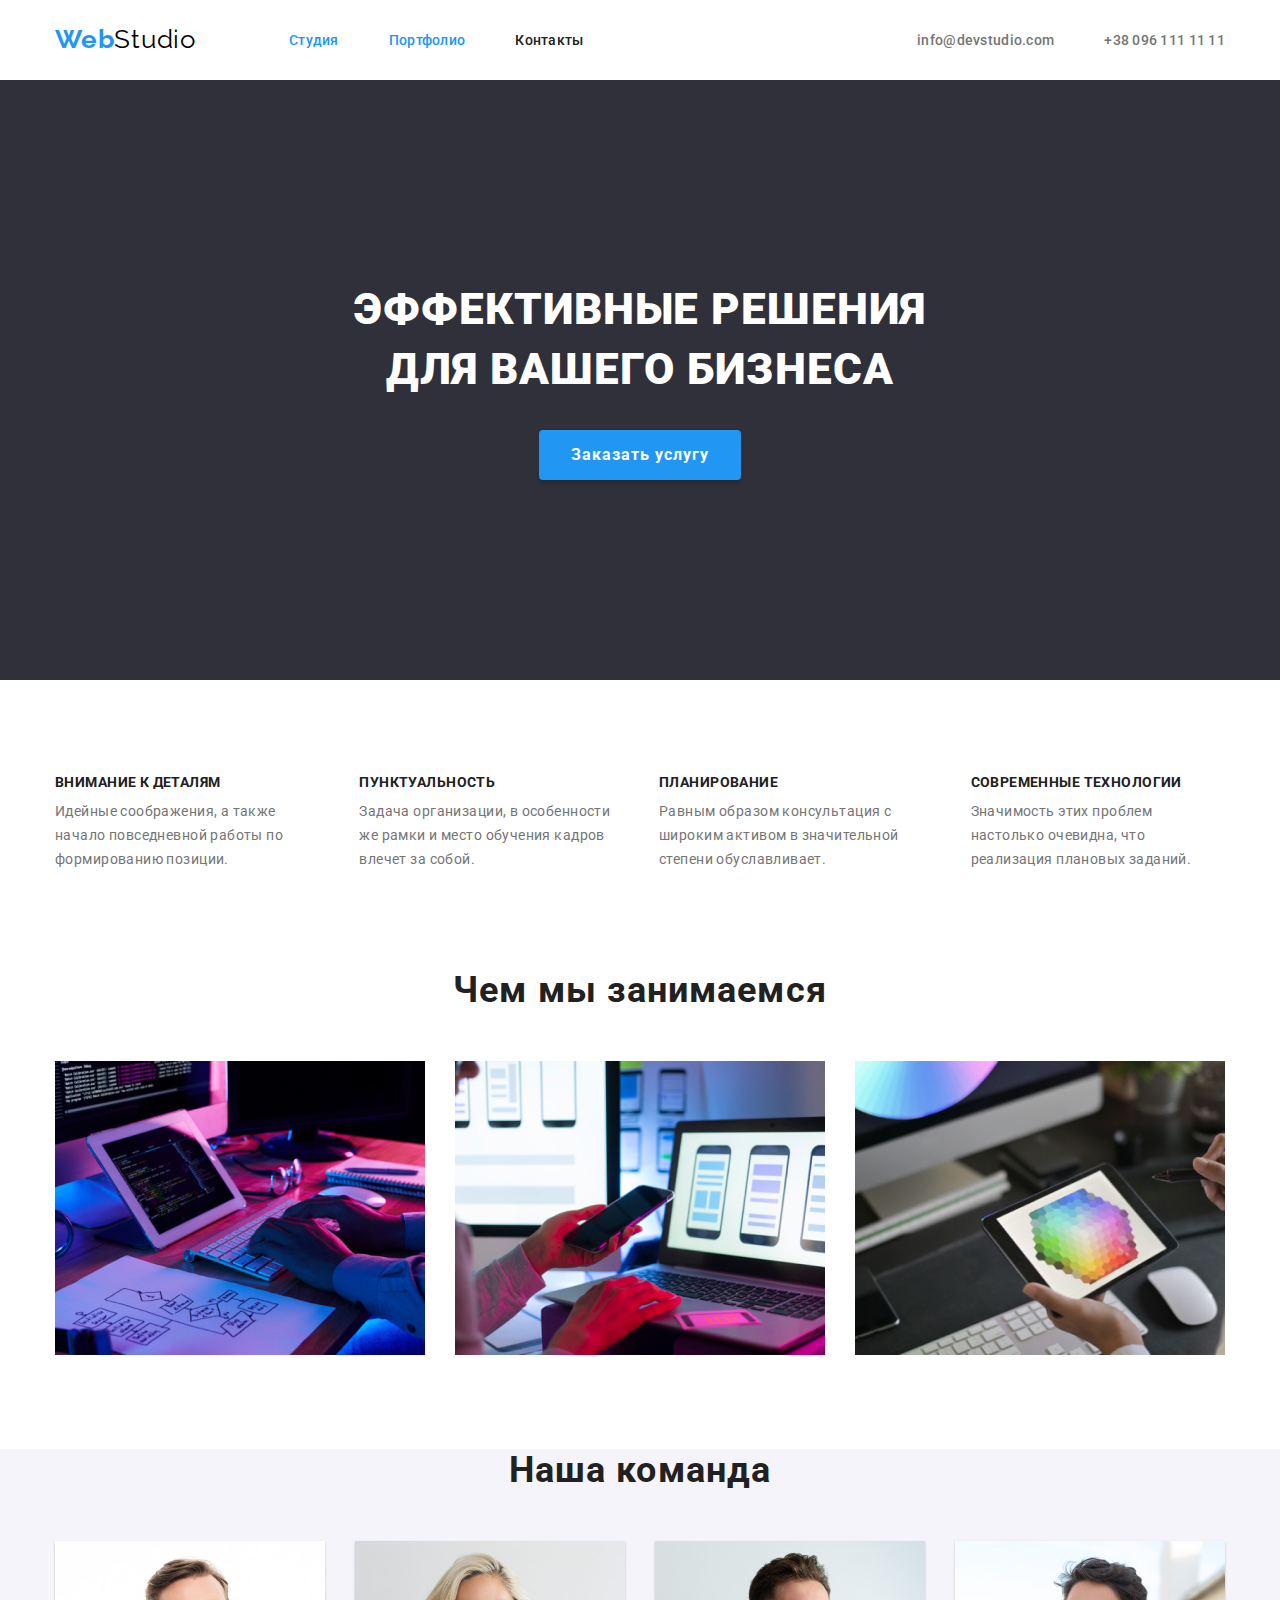
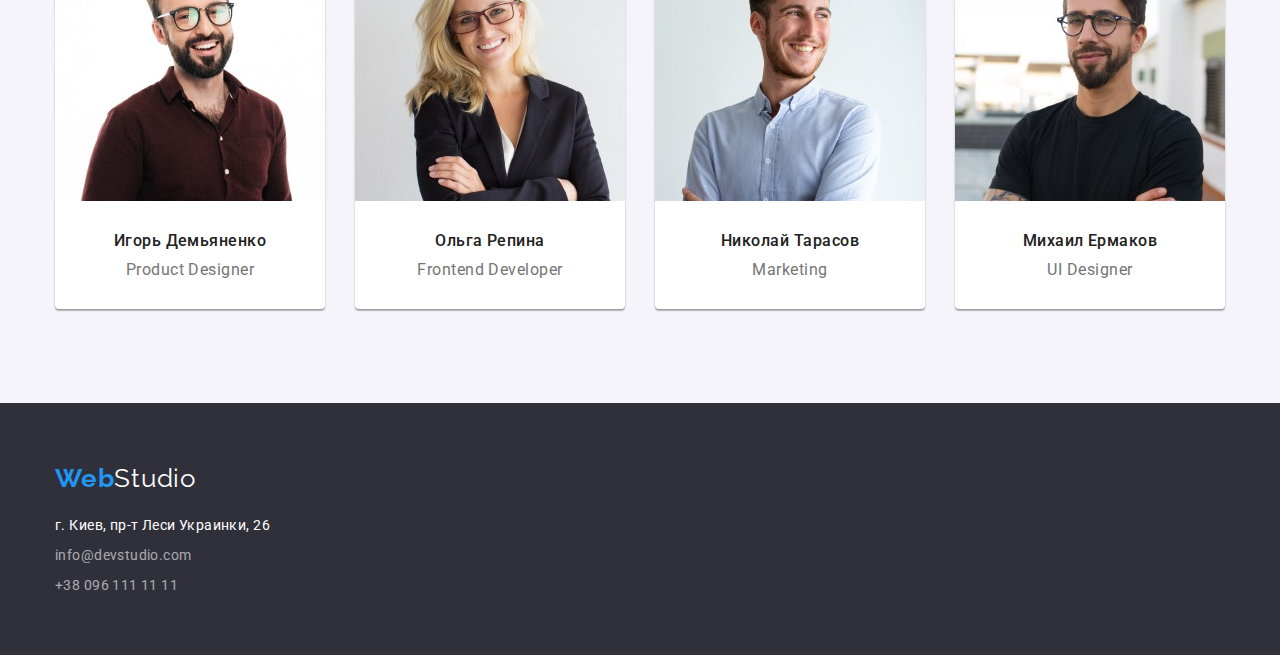
==== index.html @ e50560ff "hw-3" ====
<!DOCTYPE html>
<html lang="ru">
<head>
  <meta charset="UTF-8">
  <meta name="viewport" content="width=device-width, initial-scale=1.0">
  <title>Студия</title>
  <link rel="preconnect" href="https://fonts.gstatic.com">
  <link href="https://fonts.googleapis.com/css2?family=Raleway:wght@700&family=Roboto:wght@400;500;700;900&display=swap"
    rel="stylesheet">
  <link rel="stylesheet" href="./css/modern-normalize.css">
  <link rel="stylesheet" href="./css/styles.css">
</head>
<body>
  <!-- хедер -->
  <header>
    <div class="container header-div">
      <nav class="navigation">
        <a class="nav-logo" href="./index.html">
          <p class="logo">Web<span>Studio</span></p> 
        </a>
        <ul class="nav-list">
          <li class="item"><a class="nav-link current" href="./index.html">Студия</a></li>
          <li class="item"><a class="nav-link" href="./portfolio.html">Портфолио</a></li>
          <li class="item"><a class="nav-link" href="">Контакты</a></li>
        </ul>
      </nav>
      <address>
        <ul class="nav-contacts">
          <li class="item"><a class="nav-contact" href="mailto:info@devstudio.com">info@devstudio.com</a></li>
          <li class="item"><a class="nav-contact" href="tel:+380961111111">+38 096 111 11 11</a></li>
        </ul>
      </address>
    </div>
  </header>
    <!-- майн -->
  <main>
      
    <!-- 1я секция -->
    <section class="hero">
      <h1 class="hero-title">ЭФФЕКТИВНЫЕ РЕШЕНИЯ<br>ДЛЯ ВАШЕГО БИЗНЕСА</h1>
      <a class="hero-buttom" href="">Заказать услугу</a>
    </section>
      <!-- 2я секция -->

    <section class="advantages">
      <div class="container full-container">
        <!-- скрытый заголовок -->
        <h2 class="visually-hidden">Преимущества</h2>
        <ul class="advantages-list">
          <li class="item">
            <h3>ВНИМАНИЕ К ДЕТАЛЯМ</h3>
            <p>Идейные соображения, а также начало повседневной работы по формированию позиции.</p>
          </li>
          <li class="item">
            <h3>ПУНКТУАЛЬНОСТЬ</h3>
            <p>Задача организации, в особенности же рамки и место обучения кадров влечет за собой.</p>
          </li>
          <li class="item">
            <h3>ПЛАНИРОВАНИЕ</h3>
            <p>Равным образом консультация с широким активом в значительной степени обуславливает.</p>
          </li>
          <li class="item">
            <h3>СОВРЕМЕННЫЕ ТЕХНОЛОГИИ</h3>
            <p>Значимость этих проблем настолько очевидна, что реализация плановых заданий.</p>
          </li>
        </ul>
      </div>  
    </section>
    <!-- 3я сеция -->
    <section class="illustrations">
      <div class="container bottom-container"> 
        <h2 class="illustrations-title">Чем мы занимаемся</h2>
        <ul class="illustrations-list">
          <li class="item"><img src="./images/img1.jpg" alt="Программист крупным планом работает за столом в офисе" width="370"></li>
          <li class="item"><img src="./images/img2.jpg" alt="Веб-дизайнеры пользовательского интерфейса разрабатывают приложения для смартфонов, команда разработчиков работает над интерфейсом мобильных телефонов" width="370"></li>
          <li class="item"><img src="./images/img3.jpg" alt="Креативный художник веб-дизайна с рабочим графическим планшетом для выбора цвета" width="370"></li>
        </ul>
      </div>
    </section>
    <!-- 4я секция -->
    <section class="team">
      <div class="container bottom-container">
        <h2 class="team-title">Наша команда</h2>
        <ul class="team-list">
          <li class="item">
            <img src="./images/photo1.jpg" alt="Игорь Демьяненко" width="270">
            <h3 class="teammate">Игорь Демьяненко</h3>
            <p class="teammate-profession" lang="en">Product Designer</p>
          </li>
          <li class="item">
            <img src="./images/photo2.jpg" alt="Ольга Репина" width="270">
            <h3 class="teammate">Ольга Репина</h3>
            <p class="teammate-profession" lang="en">Frontend Developer</p>
          </li>
          <li class="item">
            <img src="./images/photo3.jpg" alt="Николай Тарасов" width="270">
            <h3 class="teammate">Николай Тарасов</h3>
            <p class="teammate-profession" lang="en">Marketing</p>
          </li>
          <li class="item">
            <img src="./images/photo4.jpg" alt="Михаил Ермаков" width="270">
            <h3 class="teammate">Михаил Ермаков</h3>
            <p class="teammate-profession" lang="en">UI Designer</p>
          </li>
        </ul>
      </div>
    </section>
  </main>
    <!-- футер -->
  <footer class="footer-section">
    <div class="container footer-container">
      <a class="footer-logo" href="./index.html">
        <p class="logo">Web<span>Studio</span></p>
      </a>
      <address>
        <p class="footer-address">г. Киев, пр-т Леси Украинки, 26</p>
        <ul class="footer-contacts">
          <li class="item"><a class="footer-contact" href="mailto:info@devstudio.com">info@devstudio.com</a></li>
          <li class="item"><a class="footer-contact" href="tel:+380961111111">+38 096 111 11 11</a></li>
        </ul>
      </address>
    </div>
  </footer>
</body>
</html>
---- css/styles.css ----
:root {
  --primary-bg-color: #ffffff;
  --secondary-bg-color: #2f303a;
  --tertiary-bg-color: #f5f4fa;
  --primary-text-color: #757575;
  --title-text-color: #212121;
  --accent-color: #2196f3;
  --footer-contacts-color: rgba(255, 255, 255, 0.6);
  --border-color: #ececec;
}

body {
  font-family: "Roboto", sans-serif;
  background-color: var(--primary-bg-color);
  color: var(--primary-text-color);
}

h2,
h3 {
  color: var(--title-text-color);
  font-style: normal;
}
a {
  text-decoration: none;
}

ul {
  list-style: none;
}

.container {
  width: 1200px;
  padding-left: 15px;
  padding-right: 15px;
  margin-left: auto;
  margin-right: auto;
}

.full-container {
  padding-top: 94px;
  padding-bottom: 94px;
}

.bottom-container {
  padding-bottom: 94px;
}

.footer-container {
  padding-top: 60px;
  padding-bottom: 60px;
}

/* Header */

.header-div {
  display: flex;
  align-items: center;
  justify-content: space-between;
}

.navigation {
  display: flex;
  align-items: center;
}
.nav-logo {
  display: block;
  margin-right: 93px;
  padding-top: 24px;
  padding-bottom: 25px;
}

.logo {
  color: #2196f3;
  font-family: "Raleway";
  font-weight: 700;
  font-size: 26px;
  line-height: 1.193;
  letter-spacing: 0.03em;
}
nav .logo span {
  /* font-family: Oleo Script; */
  color: #000000;
  font-weight: 400;
  /* line-height: 1.38; */
}

.nav-list {
  display: flex;
}

.nav-list > .item:not(:last-child) {
  margin-right: 50px;
}

.nav-link {
  display: block;
  padding-top: 32px;
  padding-bottom: 32px;
  color: var(--title-text-color);
  font-style: normal;
  font-weight: 500;
  font-size: 14px;
  line-height: 1.143;
  letter-spacing: 0.02em;
}

.nav-contacts {
  display: flex;
}

.nav-contacts > .item:not(:last-child) {
  margin-right: 50px;
}

.nav-contact {
  display: block;
  padding-top: 32px;
  padding-bottom: 32px;
  color: var(--primary-text-color);
  font-style: normal;
  font-weight: 500;
  font-size: 14px;
  line-height: 1.143;
  letter-spacing: 0.02em;
}

.nav-link:hover,
.nav-link:focus,
.nav-contact:hover,
.nav-contact:focus,
.nav-link:link,
.nav-link.current {
  color: var(--accent-color);
}

/* Studio main */
.hero {
  height: 600px;
  background-color: var(--secondary-bg-color);
  color: #ffffff;
  font-style: normal;
  text-align: center;
  letter-spacing: 0.06em;
}

.hero-title {
  padding-top: 200px;
  margin-bottom: 30px;
  font-weight: 900;
  font-size: 44px;
  line-height: 1.36;
  text-transform: uppercase;
}

.hero-buttom {
  display: inline-block;
  padding: 10px 32px;
  box-shadow: 0px 4px 4px rgba(0, 0, 0, 0.15);
  border-radius: 4px;
  background-color: var(--accent-color);
  color: #ffffff;
  font-weight: 700;
  font-size: 16px;
  line-height: 1.875;
  text-align: center;
}

/* Section-2 */

.advantages-list {
  display: flex;
}

.advantages-list > .item {
  width: calc((100%-60px) / 4);
}

.advantages-list li:not(:last-child) {
  margin-right: 30px;
}

.advantages h3 {
  margin-bottom: 10px;
  font-weight: 700;
  font-size: 14px;
  line-height: 1.143;
  letter-spacing: 0.03em;
  text-transform: uppercase;
}

.advantages p {
  height: 75px;
  font-weight: 400;
  font-size: 14px;
  line-height: 1.714;
  letter-spacing: 0.03em;
}

/* Section-3 */
.illustrations-title {
  margin-bottom: 50px;
  font-weight: 700;
  font-size: 36px;
  line-height: 1.17;
  text-align: center;
  letter-spacing: 0.03em;
}

.illustrations-list {
  display: flex;
}

.illustrations-list > .item + .item {
  margin-left: 30px;
}

/* Section-4 */
.team {
  background-color: var(--tertiary-bg-color);
}

.team-list {
  display: flex;
}

.team-list > .item {
  width: calc((100%-90px) / 4);
  background-color: var(--primary-bg-color);
  box-shadow: 0px 1px 3px rgba(0, 0, 0, 0.12), 0px 1px 1px rgba(0, 0, 0, 0.14),
    0px 2px 1px rgba(0, 0, 0, 0.2);
  border-radius: 0px 0px 4px 4px;
}

.team-list > .item:not(:last-child) {
  margin-right: 30px;
}

.team-title {
  margin-bottom: 50px;
  font-weight: 700;
  font-size: 36px;
  line-height: 1.17;
  text-align: center;
  letter-spacing: 0.03em;
}

.teammate {
  padding-top: 30px;
  margin-bottom: 10px;
  font-weight: 500;
  font-size: 16px;
  line-height: 1.1875;
  text-align: center;
  letter-spacing: 0.03em;
}

.teammate-profession {
  padding-bottom: 30px;
  font-weight: 400;
  font-size: 16px;
  line-height: 1.1875;
  text-align: center;
  letter-spacing: 0.03em;
}

/* Footer */

.footer-section {
  background: var(--secondary-bg-color);
  color: #ffffff;
}

.footer-logo {
  display: block;
  margin-bottom: 20px;
}

.footer-logo span {
  color: #ffffff;
  /* font-family: Oleo Script; */
  font-weight: 400;
  /* line-height: 1.38; */
}

.footer-address {
  height: 21px;
  margin-bottom: 9px;
  font-family: Roboto;
  font-style: normal;
  font-weight: 400;
  font-size: 14px;
  line-height: 1.714;
  letter-spacing: 0.03em;
}

.footer-contacts > .item:not(:last-child) {
  margin-bottom: 9px;
}

.footer-contacts > .item {
}

.footer-contact {
  display: block;
  height: 21px;
  font-style: normal;
  font-weight: 400;
  font-size: 14px;
  line-height: 1.71;
  letter-spacing: 0.03em;
  color: var(--footer-contacts-color);
}

/* Portfolio.html */
.projects {
  border-top: 1px solid var(--border-color);
}

.sorter-list {
  display: flex;
  justify-content: center;
  margin-bottom: 50px;
}

.sorter-list li:not(:last-child) {
  margin-right: 8px;
}

.sorter-button {
  padding: 6px 22px;
  background-color: var(--tertiary-bg-color);
  color: var(--title-text-color);
  font-family: Roboto;
  font-style: normal;
  font-weight: 500;
  font-size: 16px;
  line-height: 1.625;
  text-align: center;
  letter-spacing: 0.03em;
  border: 0;
  border-radius: 4px;
}

.sorter-button:hover,
.sorter-button:focus {
  background-color: var(--accent-color);
  color: #ffffff;
}

.items-list {
  display: flex;
  flex-wrap: wrap;
}

.items-link {
  /* display: block; */
  width: calc((100%-60px) / 3);
}
.items-list li {
  margin-right: 30px;
  margin-bottom: 30px;
}

.items-list li:nth-child(3n) {
  margin-right: 0px;
}

.items-list li:nth-last-child(-n + 3) {
  margin-bottom: 0px;
}

.items-content {
  padding: 20px 24px;
  background: var(--primary-bg-color);
  border: 1px solid #eeeeee;
  border-top: none;
}

.items-list h2 {
  margin-bottom: 4px;
  font-weight: 700;
  font-size: 18px;
  line-height: 2;
  letter-spacing: 0.06em;
}

.items-list p {
  font-weight: normal;
  font-size: 16px;
  line-height: 1.87;
  letter-spacing: 0.03em;
  color: var(--primary-text-color);
}
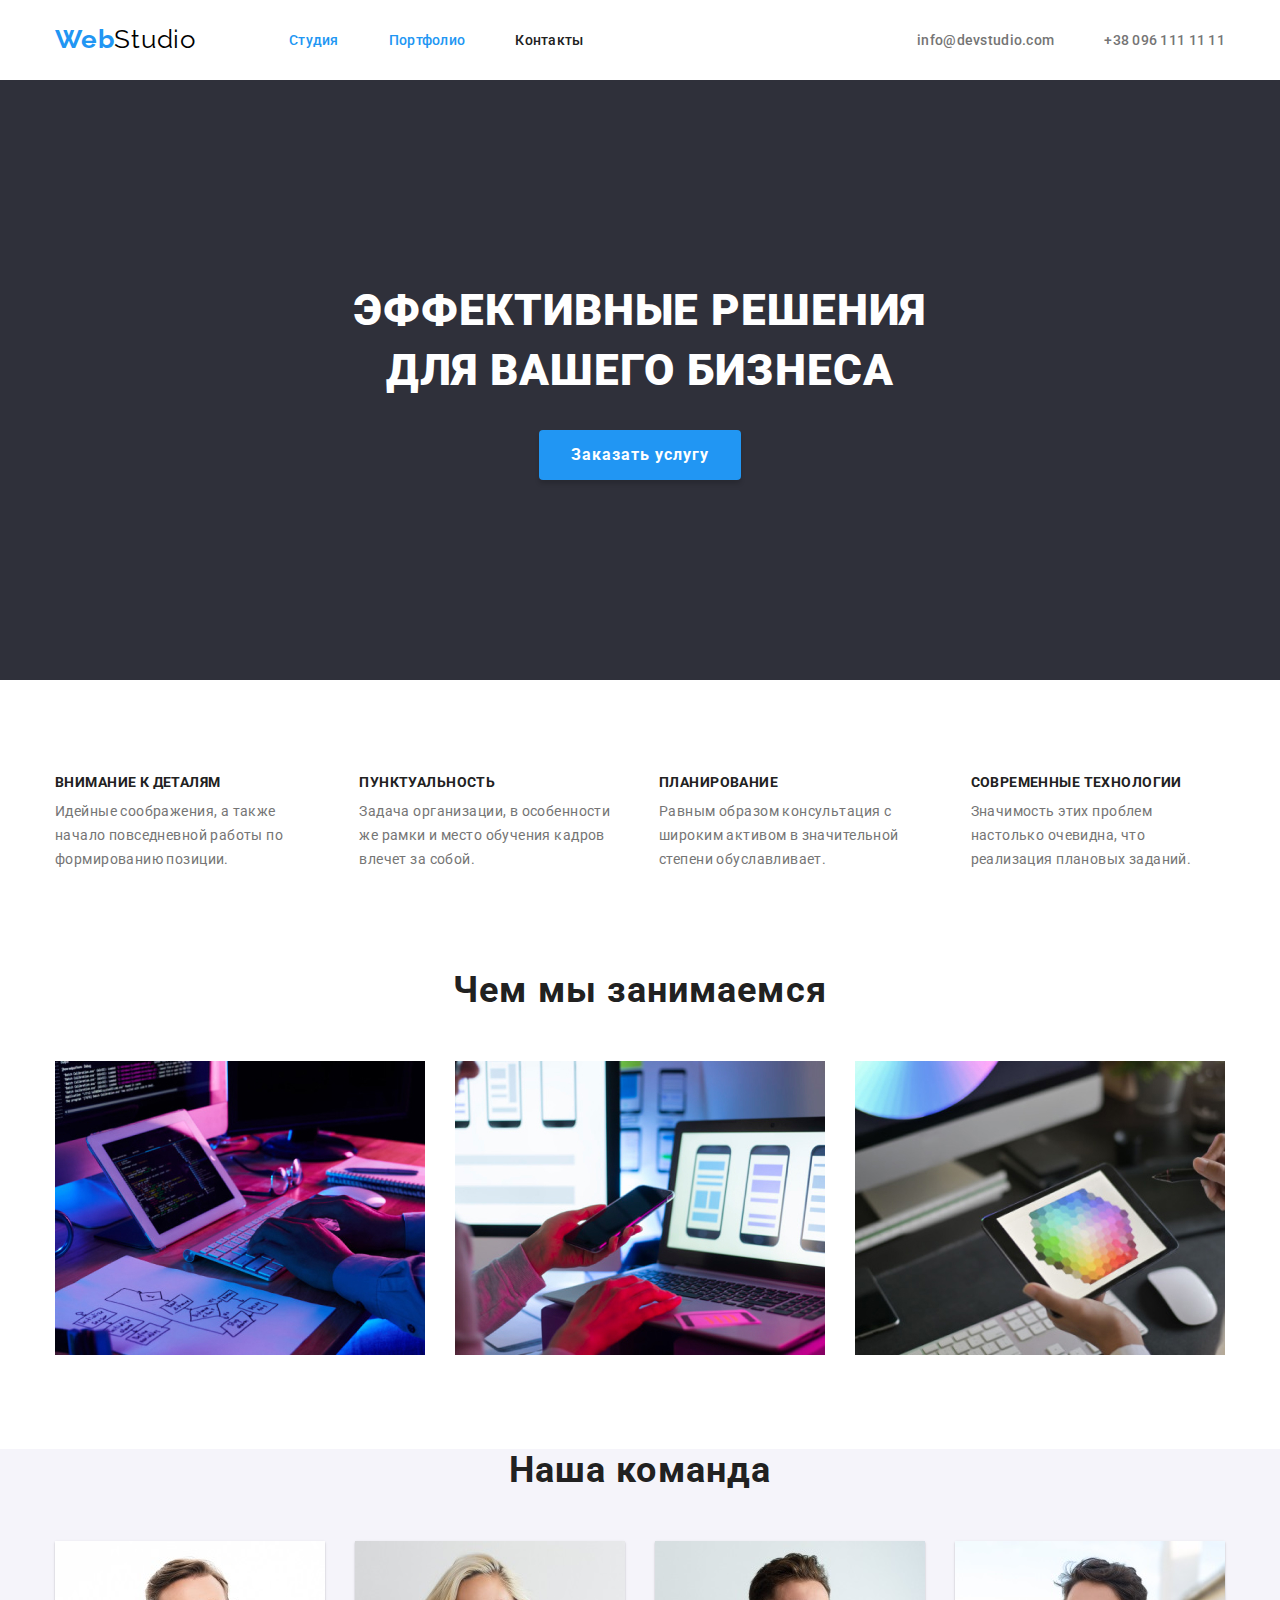
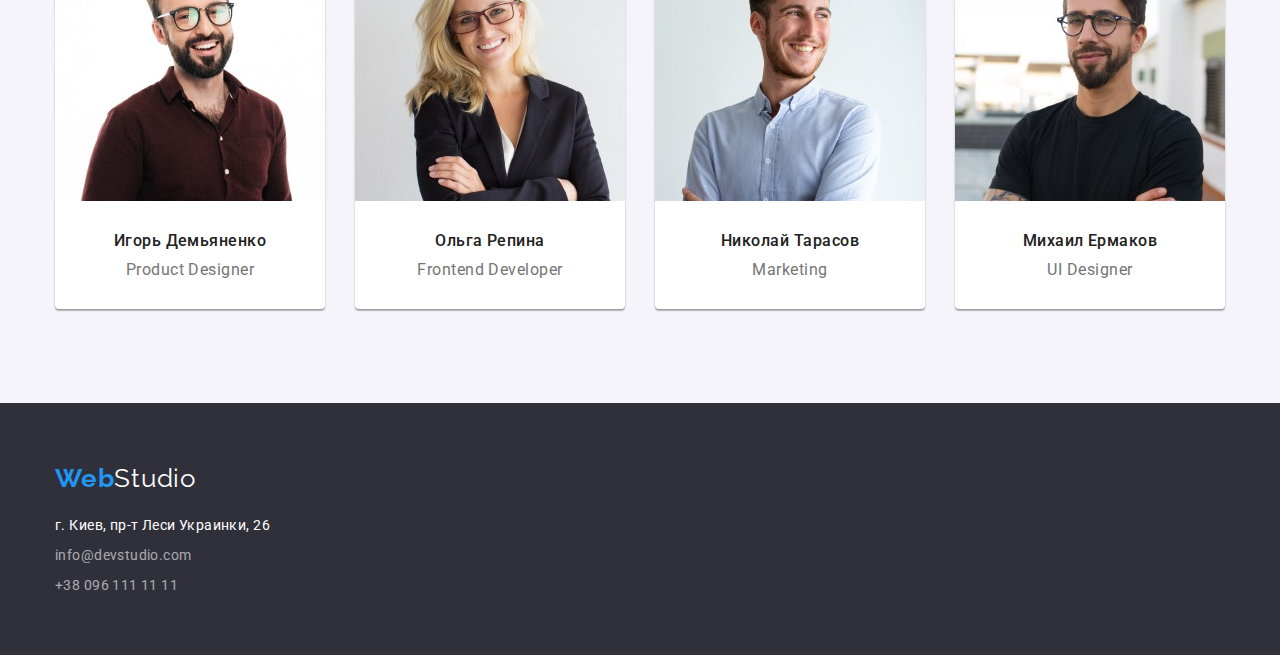
==== commit 438ff29c: "ch" ====
--- a/index.html
+++ b/index.html
@@ -37,8 +37,10 @@
       
     <!-- 1я секция -->
     <section class="hero">
-      <h1 class="hero-title">ЭФФЕКТИВНЫЕ РЕШЕНИЯ<br>ДЛЯ ВАШЕГО БИЗНЕСА</h1>
-      <a class="hero-buttom" href="">Заказать услугу</a>
+      <div class="hero-section">
+        <h1 class="hero-title">ЭФФЕКТИВНЫЕ РЕШЕНИЯ<br>ДЛЯ ВАШЕГО БИЗНЕСА</h1>
+        <a class="hero-buttom" href="">Заказать услугу</a>
+      </div>
     </section>
       <!-- 2я секция -->
 
--- a/css/styles.css
+++ b/css/styles.css
@@ -135,7 +135,6 @@
 
 /* Studio main */
 .hero {
-  height: 600px;
   background-color: var(--secondary-bg-color);
   color: #ffffff;
   font-style: normal;
@@ -143,12 +142,16 @@
   letter-spacing: 0.06em;
 }
 
+.hero-section {
+  padding-top: 200px;
+  padding-bottom: 200px;
+}
+
 .hero-title {
-  padding-top: 200px;
   margin-bottom: 30px;
   font-weight: 900;
   font-size: 44px;
-  line-height: 1.36;
+  line-height: 1.364;
   text-transform: uppercase;
 }
 
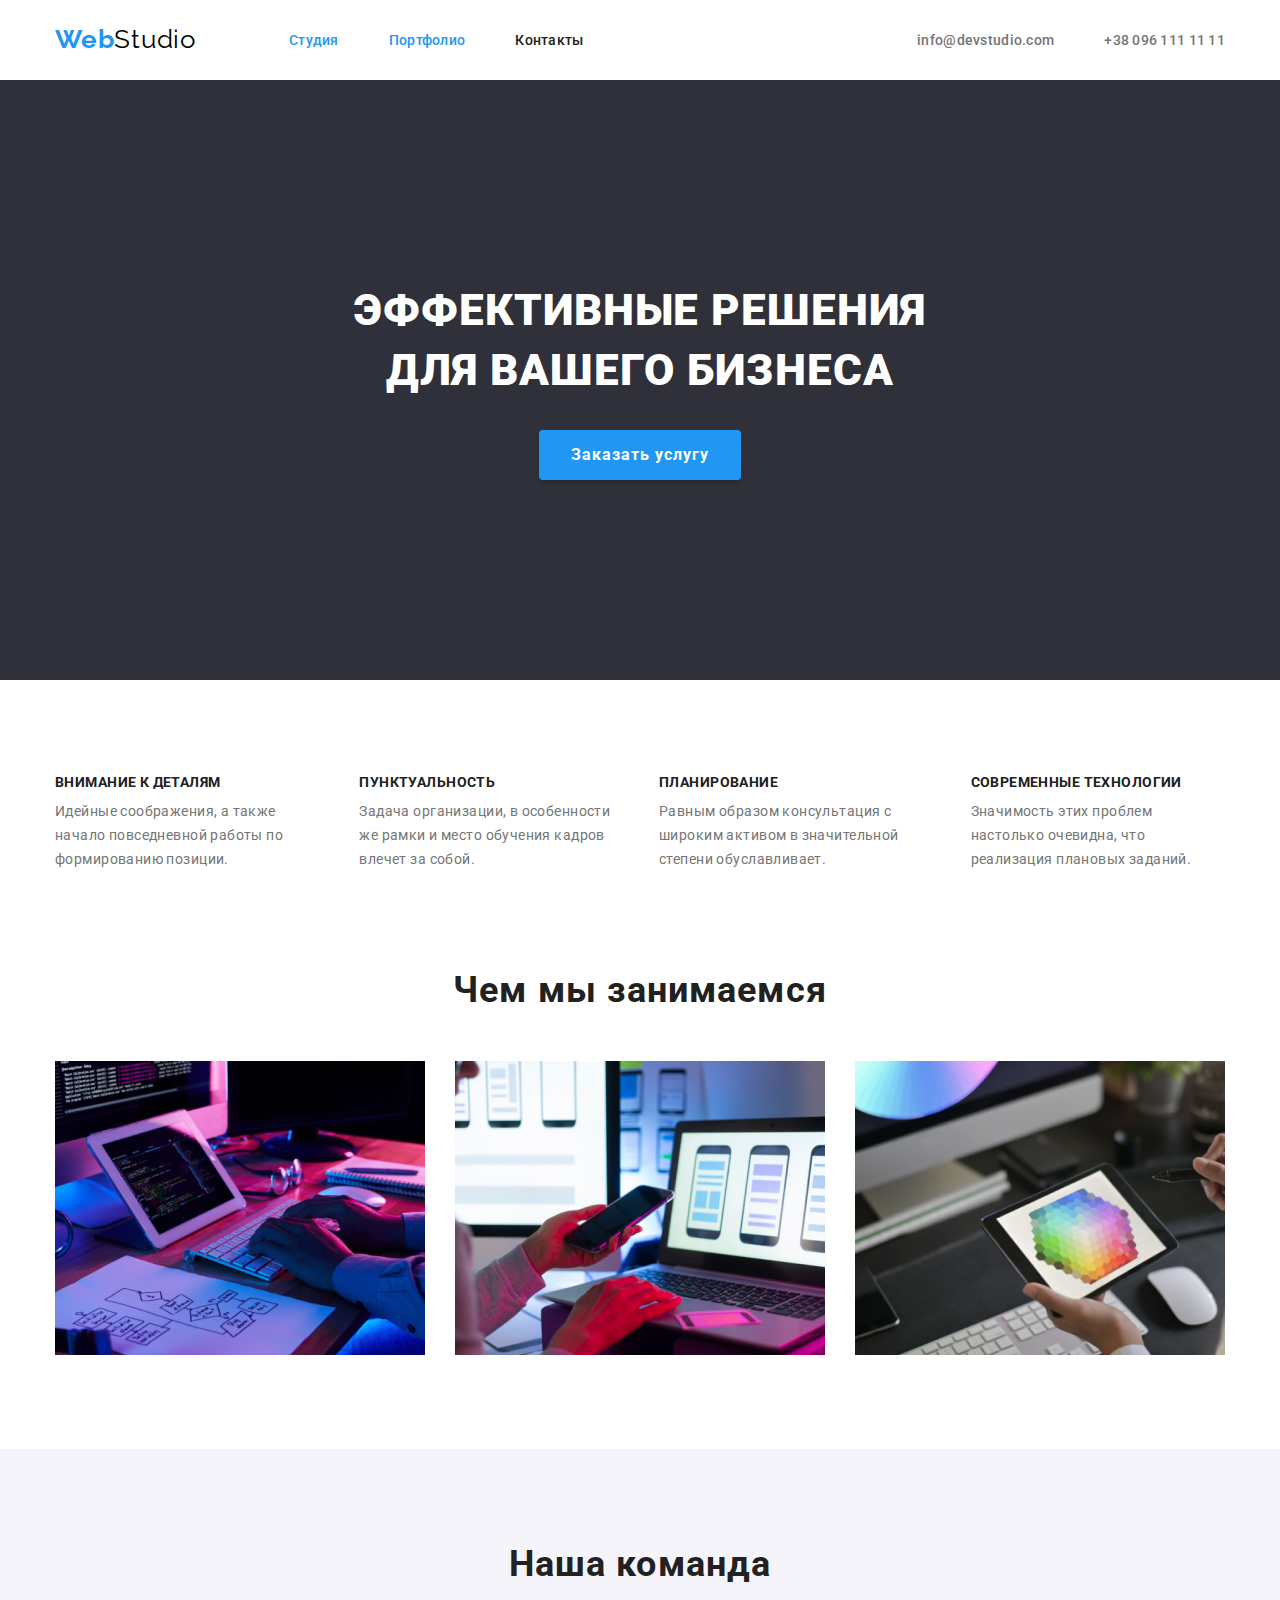
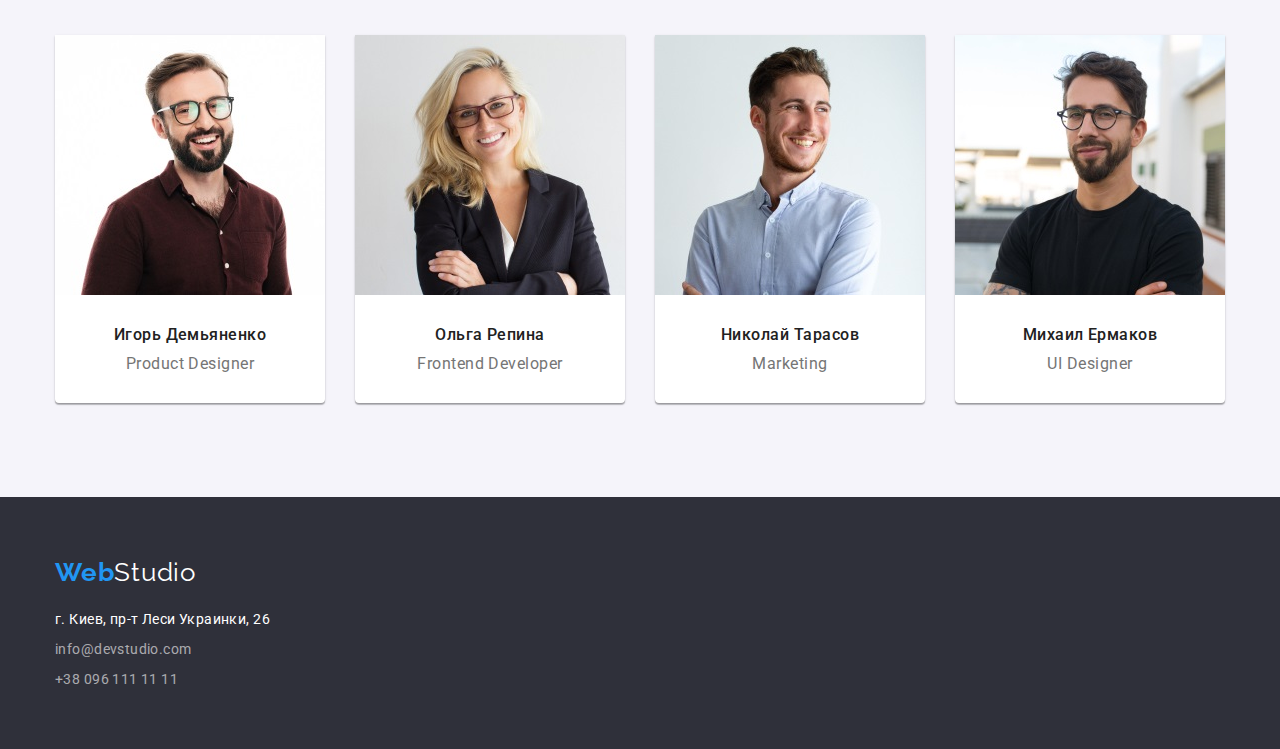
==== commit 93b21541: "changes" ====
--- a/index.html
+++ b/index.html
@@ -12,7 +12,7 @@
 </head>
 <body>
   <!-- хедер -->
-  <header>
+  <header class="header-section">
     <div class="container header-div">
       <nav class="navigation">
         <a class="nav-logo" href="./index.html">
@@ -35,17 +35,15 @@
     <!-- майн -->
   <main>
       
-    <!-- 1я секция -->
-    <section class="hero">
-      <div class="hero-section">
-        <h1 class="hero-title">ЭФФЕКТИВНЫЕ РЕШЕНИЯ<br>ДЛЯ ВАШЕГО БИЗНЕСА</h1>
-        <a class="hero-buttom" href="">Заказать услугу</a>
-      </div>
+    <!-- Hero-section -->
+    <section class="hero-section">
+      <h1 class="hero-title">ЭФФЕКТИВНЫЕ РЕШЕНИЯ<br>ДЛЯ ВАШЕГО БИЗНЕСА</h1>
+      <a class="hero-buttom" href="">Заказать услугу</a>
     </section>
-      <!-- 2я секция -->
+      <!-- Advantages-section -->
 
-    <section class="advantages">
-      <div class="container full-container">
+    <section class="advantages-section">
+      <div class="container">
         <!-- скрытый заголовок -->
         <h2 class="visually-hidden">Преимущества</h2>
         <ul class="advantages-list">
@@ -68,9 +66,9 @@
         </ul>
       </div>  
     </section>
-    <!-- 3я сеция -->
-    <section class="illustrations">
-      <div class="container bottom-container"> 
+    <!-- Illustrations-section -->
+    <section class="illustrations-section">
+      <div class="container"> 
         <h2 class="illustrations-title">Чем мы занимаемся</h2>
         <ul class="illustrations-list">
           <li class="item"><img src="./images/img1.jpg" alt="Программист крупным планом работает за столом в офисе" width="370"></li>
@@ -79,9 +77,9 @@
         </ul>
       </div>
     </section>
-    <!-- 4я секция -->
-    <section class="team">
-      <div class="container bottom-container">
+    <!-- Team-section -->
+    <section class="team-section">
+      <div class="container">
         <h2 class="team-title">Наша команда</h2>
         <ul class="team-list">
           <li class="item">
@@ -108,9 +106,9 @@
       </div>
     </section>
   </main>
-    <!-- футер -->
+    <!-- Footer -->
   <footer class="footer-section">
-    <div class="container footer-container">
+    <div class="container">
       <a class="footer-logo" href="./index.html">
         <p class="logo">Web<span>Studio</span></p>
       </a>
--- a/css/styles.css
+++ b/css/styles.css
@@ -35,7 +35,7 @@
   margin-left: auto;
   margin-right: auto;
 }
-
+/* 
 .full-container {
   padding-top: 94px;
   padding-bottom: 94px;
@@ -47,8 +47,8 @@
 
 .footer-container {
   padding-top: 60px;
-  padding-bottom: 60px;
-}
+  padding-bottom: 60px; */
+/* } */
 
 /* Header */
 
@@ -134,17 +134,14 @@
 }
 
 /* Studio main */
-.hero {
-  background-color: var(--secondary-bg-color);
-  color: #ffffff;
-  font-style: normal;
-  text-align: center;
-  letter-spacing: 0.06em;
-}
-
 .hero-section {
   padding-top: 200px;
   padding-bottom: 200px;
+  background-color: var(--secondary-bg-color);
+  color: #ffffff;
+  font-style: normal;
+  text-align: center;
+  letter-spacing: 0.06em;
 }
 
 .hero-title {
@@ -170,6 +167,11 @@
 
 /* Section-2 */
 
+.advantages-section {
+  padding-top: 94px;
+  padding-bottom: 94px;
+}
+
 .advantages-list {
   display: flex;
 }
@@ -182,7 +184,7 @@
   margin-right: 30px;
 }
 
-.advantages h3 {
+.advantages-list h3 {
   margin-bottom: 10px;
   font-weight: 700;
   font-size: 14px;
@@ -191,7 +193,7 @@
   text-transform: uppercase;
 }
 
-.advantages p {
+.advantages-list p {
   height: 75px;
   font-weight: 400;
   font-size: 14px;
@@ -200,6 +202,10 @@
 }
 
 /* Section-3 */
+.illustrations-section {
+  padding-bottom: 94px;
+}
+
 .illustrations-title {
   margin-bottom: 50px;
   font-weight: 700;
@@ -218,7 +224,9 @@
 }
 
 /* Section-4 */
-.team {
+.team-section {
+  padding-top: 94px;
+  padding-bottom: 94px;
   background-color: var(--tertiary-bg-color);
 }
 
@@ -269,6 +277,8 @@
 /* Footer */
 
 .footer-section {
+  padding-top: 60px;
+  padding-bottom: 60px;
   background: var(--secondary-bg-color);
   color: #ffffff;
 }
@@ -300,9 +310,6 @@
   margin-bottom: 9px;
 }
 
-.footer-contacts > .item {
-}
-
 .footer-contact {
   display: block;
   height: 21px;
@@ -315,7 +322,9 @@
 }
 
 /* Portfolio.html */
-.projects {
+.projects-section {
+  padding-top: 94px;
+  padding-bottom: 94px;
   border-top: 1px solid var(--border-color);
 }
 
